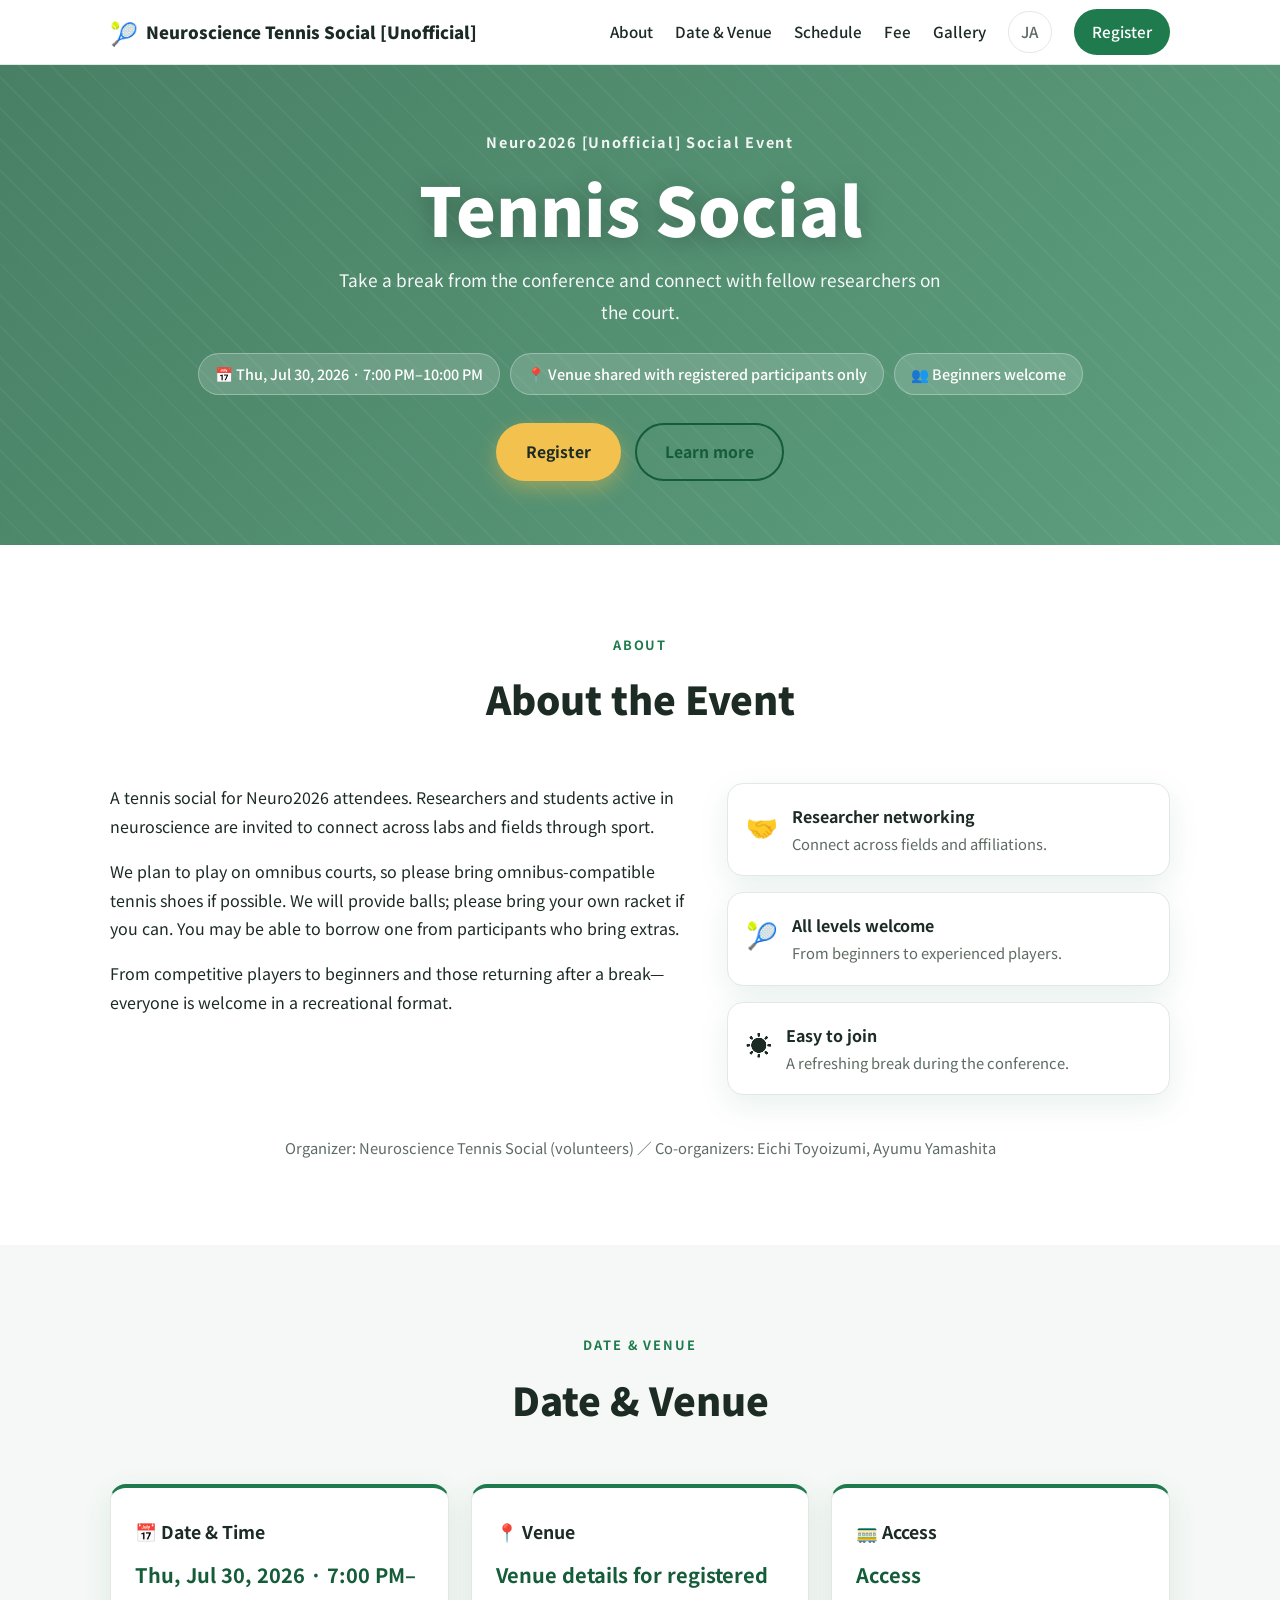
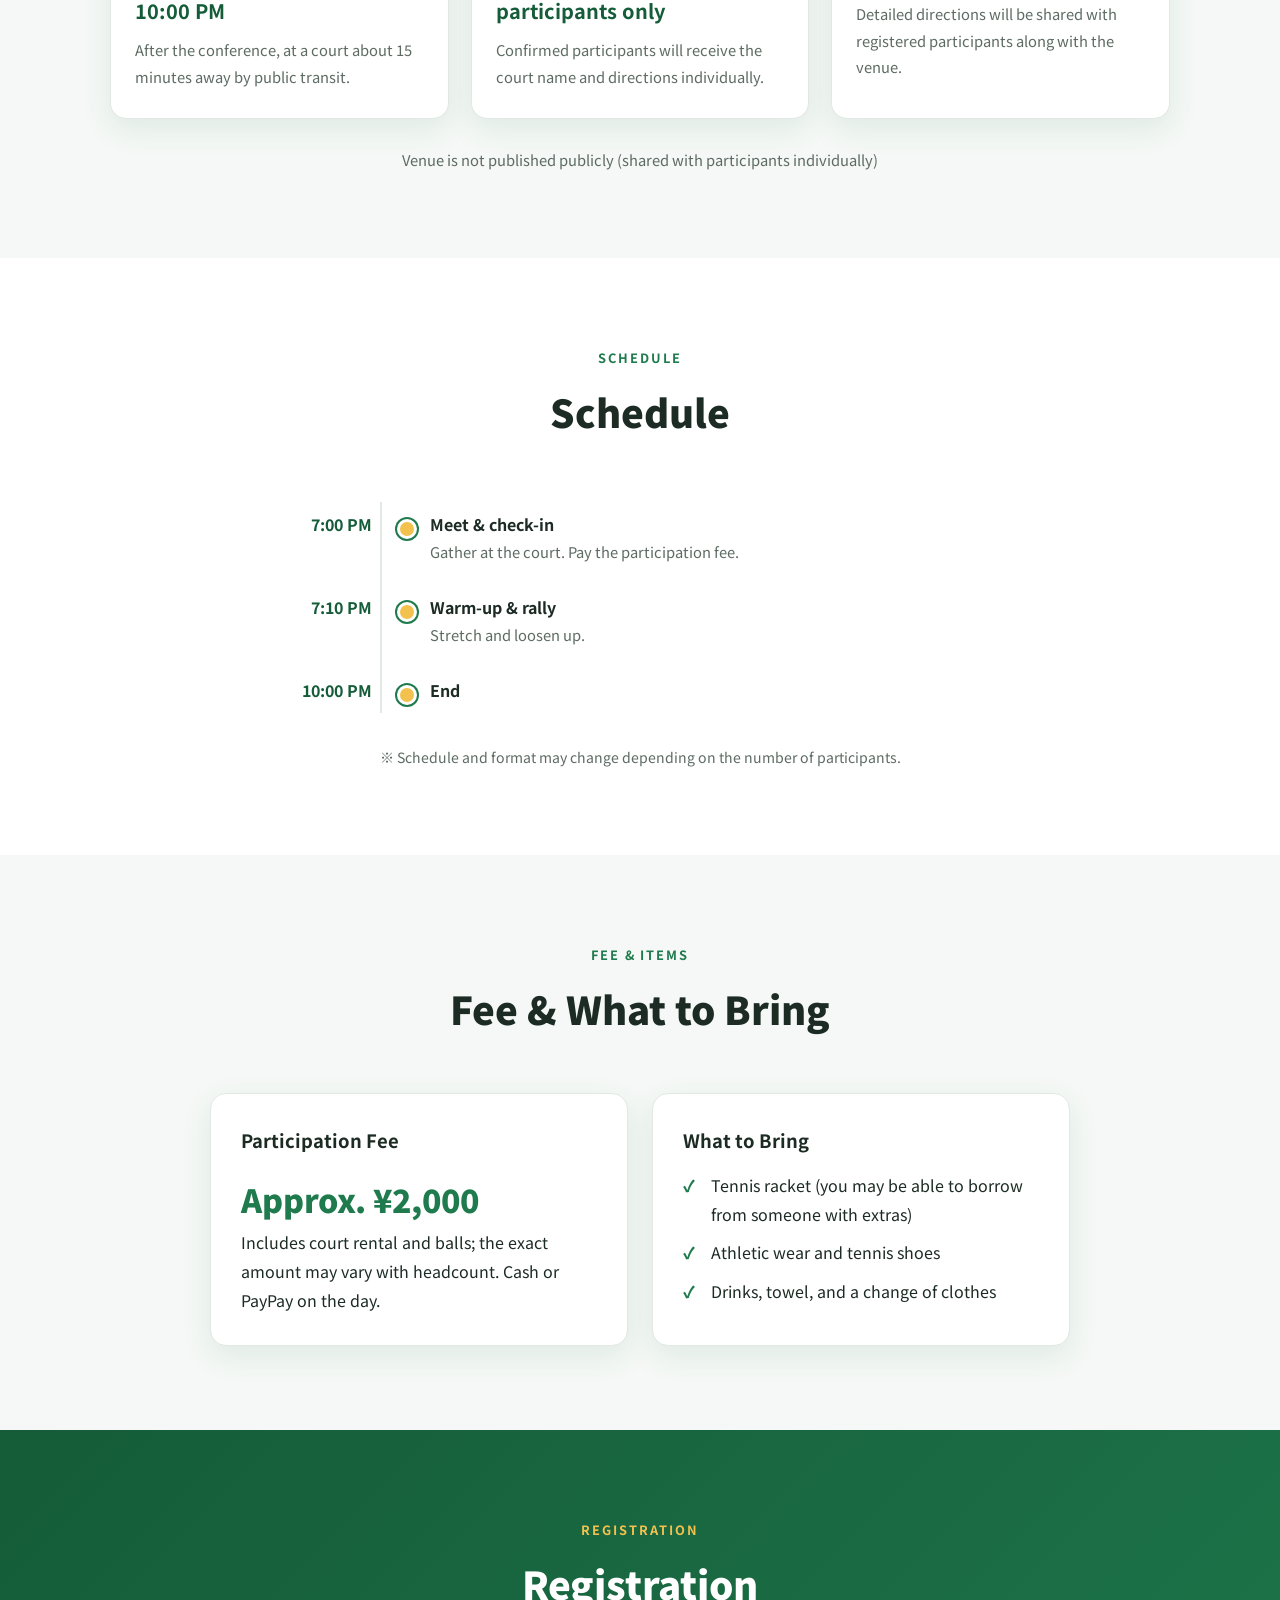
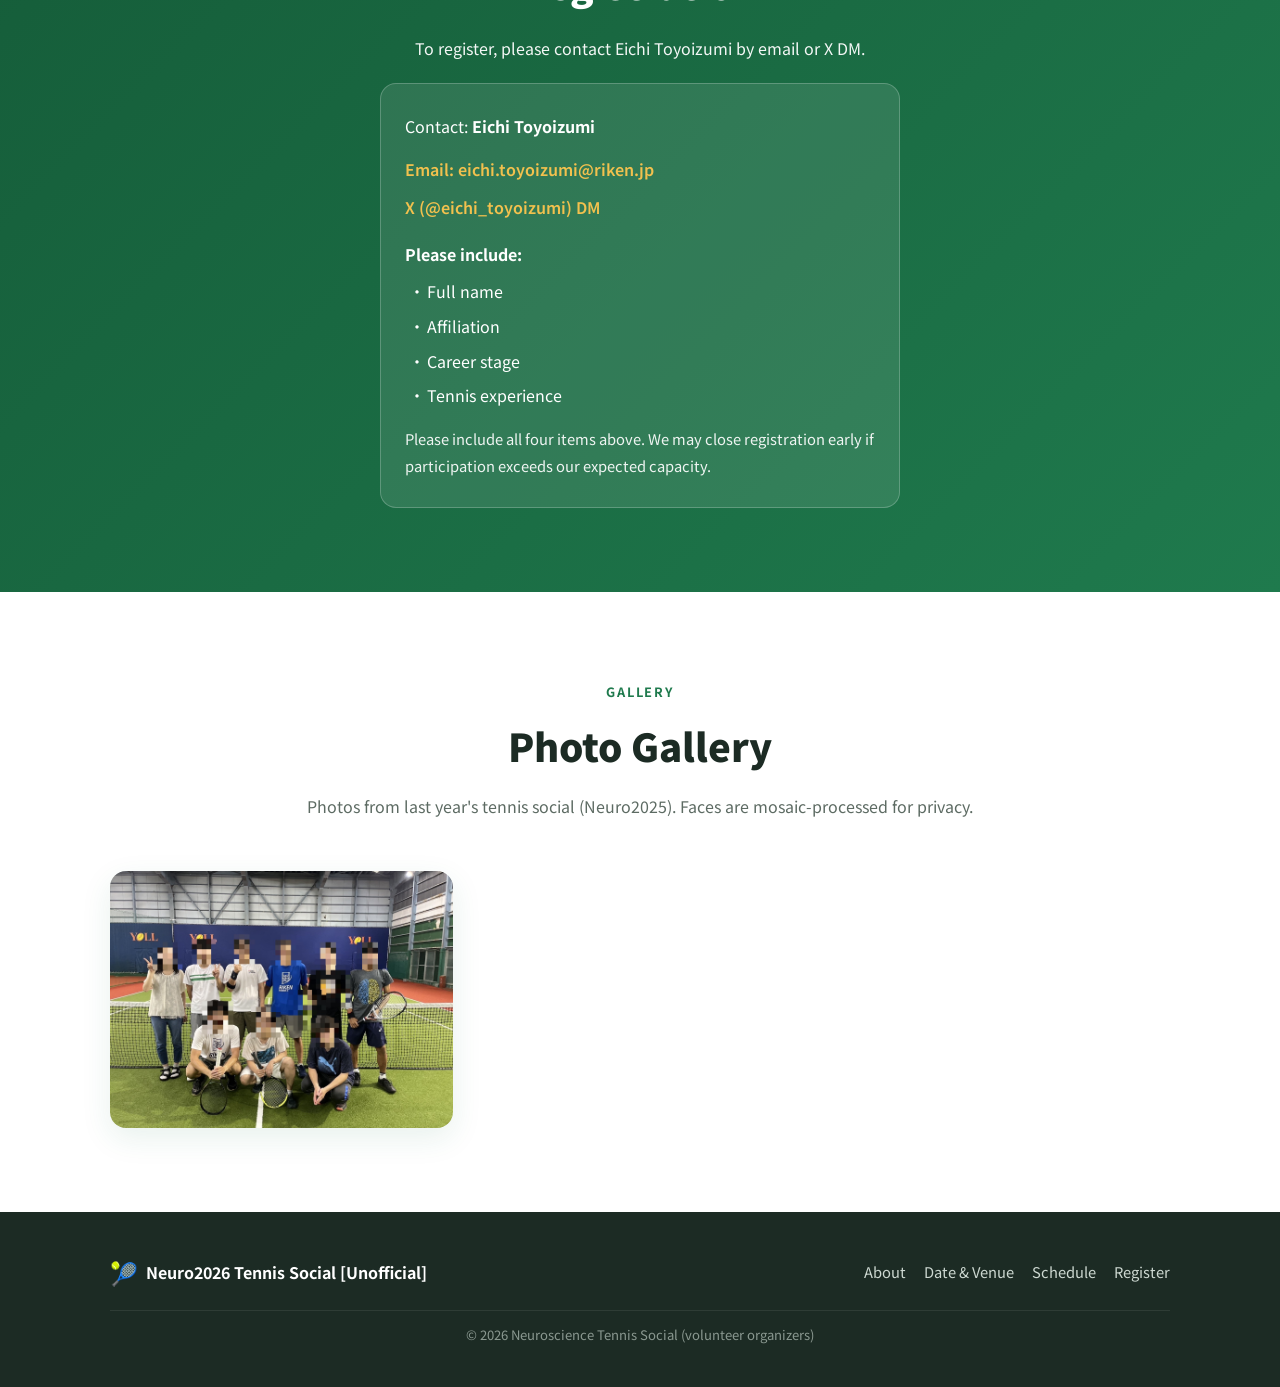
==== en/index.html @ bd145ca1 "英語版ページと言語切り替えを追加し、参加費・申込案内を更新 content.yaml / content.en.yaml から ja/en を生成。参加費表記と定員に関する注記を反映。  Co-aut" ====
<!DOCTYPE html>
<html lang="en">
<head>
  <meta charset="UTF-8" />
  <meta name="viewport" content="width=device-width, initial-scale=1.0" />
  <meta name="description" content="Unofficial tennis social for Neuro2026 attendees. Date, venue, and registration info." />
  <title>Neuro2026 Tennis Social [Unofficial]</title>
  <link rel="alternate" hreflang="ja" href="../" />
  <link rel="alternate" hreflang="en" href="./" />
  <link rel="preconnect" href="https://fonts.googleapis.com" />
  <link rel="preconnect" href="https://fonts.gstatic.com" crossorigin />
  <link href="https://fonts.googleapis.com/css2?family=Noto+Sans+JP:wght@400;500;700;900&display=swap" rel="stylesheet" />
  <link rel="stylesheet" href="../css/style.css?v=5" />
</head>
<body>
  <!-- ===== Header / Nav ===== -->
  <header class="site-header" id="top">
    <div class="container nav-bar">
      <a href="#top" class="brand">
        <span class="brand-mark">🎾</span>
        <span class="brand-text">Neuroscience Tennis Social [Unofficial]</span>
      </a>
      <button class="nav-toggle" id="navToggle" aria-label="Open menu" aria-expanded="false">
        <span></span><span></span><span></span>
      </button>
      <nav class="nav-menu" id="navMenu">
        <a href="#about">About</a>
        <a href="#access">Date & Venue</a>
        <a href="#schedule">Schedule</a>
        <a href="#fee">Fee</a>
        <a href="#gallery">Gallery</a>
        <a href="../" class="nav-lang" hreflang="ja" lang="ja">JA</a>
        <a href="#register" class="nav-cta">Register</a>
      </nav>
    </div>
  </header>

  <!-- ===== Hero ===== -->
  <section class="hero hero--image">
    <div class="hero-media" aria-hidden="true">
      <img class="hero-bg" src="../images/Gemini_neuro2026_tennis.png" alt="" />
    </div>
    <div class="container hero-content">
      <p class="hero-kicker">Neuro2026 [Unofficial] Social Event</p>
      <h1 class="hero-title">Tennis Social</h1>
      <p class="hero-sub">Take a break from the conference and connect with fellow researchers on the court.</p>
      <div class="hero-meta">
        <span class="hero-chip">📅 Thu, Jul 30, 2026 · 7:00 PM–10:00 PM</span>
        <span class="hero-chip">📍 Venue shared with registered participants only</span>
        <span class="hero-chip">👥 Beginners welcome</span>
      </div>
      <div class="hero-actions">
        <a href="#register" class="btn btn-primary">Register</a>
        <a href="#about" class="btn btn-ghost">Learn more</a>
      </div>
    </div>
  </section>

  <main>
    <!-- ===== About ===== -->
    <section id="about" class="section">
      <div class="container">
        <div class="section-head">
          <span class="section-label">About</span>
          <h2 class="section-title">About the Event</h2>
        </div>
        <div class="about-grid">
          <div class="about-lead">
            <p>A tennis social for Neuro2026 attendees. Researchers and students active in neuroscience are invited to connect across labs and fields through sport.</p>
            <p>We plan to play on omnibus courts, so please bring omnibus-compatible tennis shoes if possible. We will provide balls; please bring your own racket if you can. You may be able to borrow one from participants who bring extras.</p>
            <p>From competitive players to beginners and those returning after a break—everyone is welcome in a recreational format.</p>
          </div>
          <ul class="about-points">
            <li><span class="point-ico">🤝</span><div><strong>Researcher networking</strong><p>Connect across fields and affiliations.</p></div></li>
            <li><span class="point-ico">🎾</span><div><strong>All levels welcome</strong><p>From beginners to experienced players.</p></div></li>
            <li><span class="point-ico">☀️</span><div><strong>Easy to join</strong><p>A refreshing break during the conference.</p></div></li>
          </ul>
        </div>
        <p class="organizer">Organizer: Neuroscience Tennis Social (volunteers) ／ Co-organizers: Eichi Toyoizumi, Ayumu Yamashita</p>
      </div>
    </section>

    <!-- ===== Date & Venue ===== -->
    <section id="access" class="section section-alt">
      <div class="container">
        <div class="section-head">
          <span class="section-label">Date &amp; Venue</span>
          <h2 class="section-title">Date & Venue</h2>
        </div>
        <div class="info-cards">
          <div class="info-card">
            <h3>📅 Date & Time</h3>
            <p class="info-big">Thu, Jul 30, 2026 · 7:00 PM–10:00 PM</p>
            <p>After the conference, at a court about 15 minutes away by public transit.</p>
          </div>
          <div class="info-card">
            <h3>📍 Venue</h3>
            <p class="info-big">Venue details for registered participants only</p>
            <p>Confirmed participants will receive the court name and directions individually.</p>
          </div>
          <div class="info-card">
            <h3>🚃 Access</h3>
            <p class="info-big">Access</p>
            <p>Detailed directions will be shared with registered participants along with the venue.</p>
          </div>
        </div>
        <p class="map-note">Venue is not published publicly (shared with participants individually)</p>
      </div>
    </section>

    <!-- ===== Schedule ===== -->
    <section id="schedule" class="section">
      <div class="container">
        <div class="section-head">
          <span class="section-label">Schedule</span>
          <h2 class="section-title">Schedule</h2>
        </div>
        <ol class="timeline">
          <li>
            <span class="tl-time">7:00 PM</span>
            <div class="tl-body"><strong>Meet & check-in</strong><p>Gather at the court. Pay the participation fee.</p></div>
          </li>
          <li>
            <span class="tl-time">7:10 PM</span>
            <div class="tl-body"><strong>Warm-up & rally</strong><p>Stretch and loosen up.</p></div>
          </li>
          <li>
            <span class="tl-time">10:00 PM</span>
            <div class="tl-body"><strong>End</strong></div>
          </li>
        </ol>
        <p class="note">※ Schedule and format may change depending on the number of participants.</p>
      </div>
    </section>

    <!-- ===== Fee ===== -->
    <section id="fee" class="section section-alt">
      <div class="container">
        <div class="section-head">
          <span class="section-label">Fee &amp; Items</span>
          <h2 class="section-title">Fee & What to Bring</h2>
        </div>
        <div class="fee-grid">
          <div class="fee-card">
            <h3>Participation Fee</h3>
            <p class="fee-amount">Approx. ¥2,000</p>
            <p>Includes court rental and balls; the exact amount may vary with headcount. Cash or PayPay on the day.</p>
          </div>
          <div class="fee-card">
            <h3>What to Bring</h3>
            <ul class="check-list">
              <li>Tennis racket (you may be able to borrow from someone with extras)</li>
              <li>Athletic wear and tennis shoes</li>
              <li>Drinks, towel, and a change of clothes</li>
            </ul>
          </div>
        </div>
      </div>
    </section>

    <!-- ===== Register ===== -->
    <section id="register" class="section section-cta">
      <div class="container register-inner">
        <span class="section-label light">Registration</span>
        <h2 class="section-title light">Registration</h2>
        <p class="register-lead">To register, please contact Eichi Toyoizumi by email or X DM.</p>
        <div class="register-box">
          <p class="register-contact-name">Contact: <strong>Eichi Toyoizumi</strong></p>
          <ul class="register-methods">
            <li><a href="mailto:eichi.toyoizumi@riken.jp">Email: eichi.toyoizumi@riken.jp</a></li>
            <li><a href="https://x.com/eichi_toyoizumi" target="_blank" rel="noopener noreferrer">X (@eichi_toyoizumi) DM</a></li>
          </ul>
          <p class="register-required">Please include:</p>
          <ul class="register-fields">
            <li>Full name</li>
            <li>Affiliation</li>
            <li>Career stage</li>
            <li>Tennis experience</li>
          </ul>
          <p class="register-note">Please include all four items above. We may close registration early if participation exceeds our expected capacity.</p>
        </div>
      </div>
    </section>

    <!-- ===== Gallery ===== -->
    <section id="gallery" class="section">
      <div class="container">
        <div class="section-head">
          <span class="section-label">Gallery</span>
          <h2 class="section-title">Photo Gallery</h2>
          <p class="section-desc">Photos from last year's tennis social (Neuro2025). Faces are mosaic-processed for privacy.</p>
        </div>
        <div class="gallery-grid">
          <button class="gallery-item" data-full="../images/gallery-neuro2025.jpg"><img src="../images/gallery-neuro2025.jpg" alt="Neuro2025 tennis social group photo" loading="lazy" /></button>
        </div>
      </div>
    </section>
  </main>

  <!-- ===== Footer ===== -->
  <footer class="site-footer">
    <div class="container footer-inner">
      <div class="footer-brand">
        <span class="brand-mark">🎾</span>
        <span>Neuro2026 Tennis Social [Unofficial]</span>
      </div>
      <nav class="footer-nav">
        <a href="#about">About</a>
        <a href="#access">Date & Venue</a>
        <a href="#schedule">Schedule</a>
        <a href="#register">Register</a>
      </nav>
      <p class="copyright">&copy; <span id="year"></span> Neuroscience Tennis Social (volunteer organizers)</p>
    </div>
  </footer>

  <!-- ===== Lightbox ===== -->
  <div class="lightbox" id="lightbox" aria-hidden="true">
    <button class="lightbox-close" id="lightboxClose" aria-label="Close">&times;</button>
    <img src="" alt="Enlarged view" id="lightboxImg" />
  </div>

  <script src="../js/main.js"></script>
</body>
</html>
---- css/style.css ----
:root {
  --green: #1f7a4d;
  --green-dark: #155c39;
  --green-light: #e6f4ec;
  --accent: #f2c14e;
  --accent-dark: #e0a92e;
  --ink: #1c2b24;
  --muted: #5d6b63;
  --bg: #ffffff;
  --bg-alt: #f5f8f6;
  --line: #e2e8e4;
  --radius: 16px;
  --shadow: 0 10px 30px rgba(31, 122, 77, 0.10);
  --maxw: 1100px;
}

* { box-sizing: border-box; margin: 0; padding: 0; }

html { scroll-behavior: smooth; scroll-padding-top: 72px; overflow-x: clip; }

body {
  font-family: "Noto Sans JP", system-ui, sans-serif;
  color: var(--ink);
  background: var(--bg);
  line-height: 1.8;
  -webkit-font-smoothing: antialiased;
  overflow-x: clip;
}

img { max-width: 100%; display: block; }
a { color: var(--green); text-decoration: none; }

.container { width: 100%; max-width: var(--maxw); margin: 0 auto; padding: 0 20px; }

/* ===== Buttons ===== */
.btn {
  display: inline-flex; align-items: center; justify-content: center;
  gap: 8px; padding: 13px 28px; border-radius: 999px;
  font-weight: 700; font-size: 0.98rem; cursor: pointer;
  border: 2px solid transparent; transition: transform .15s ease, box-shadow .15s ease, background .15s ease;
}
.btn:hover { transform: translateY(-2px); }
.btn-primary { background: var(--accent); color: var(--ink); box-shadow: 0 8px 20px rgba(242, 193, 78, .4); }
.btn-primary:hover { background: var(--accent-dark); }
.btn-ghost { background: transparent; border-color: currentColor; color: var(--green-dark); }
.btn-ghost:hover { background: var(--green-light); }
.btn-lg { padding: 16px 40px; font-size: 1.1rem; }
.btn-sm { padding: 9px 18px; font-size: 0.85rem; }

/* ===== Header ===== */
.site-header {
  position: sticky; top: 0; z-index: 50;
  background: rgba(255, 255, 255, .92);
  backdrop-filter: blur(10px);
  border-bottom: 1px solid var(--line);
}
.nav-bar { display: flex; align-items: center; justify-content: space-between; height: 64px; }
.brand { display: flex; align-items: center; gap: 8px; font-weight: 900; color: var(--ink); font-size: 1.05rem; }
.brand-mark { font-size: 1.4rem; }
.nav-menu { display: flex; align-items: center; gap: 22px; }
.nav-menu a { color: var(--ink); font-weight: 500; font-size: 0.95rem; }
.nav-menu a:hover { color: var(--green); }
.nav-cta {
  background: var(--green); color: #fff !important; padding: 9px 18px; border-radius: 999px;
}
.nav-cta:hover { background: var(--green-dark); }
.nav-lang {
  font-weight: 700; font-size: 0.85rem; letter-spacing: .04em;
  padding: 6px 12px; border-radius: 999px;
  border: 1px solid var(--line); color: var(--muted) !important;
}
.nav-lang:hover { color: var(--green) !important; border-color: var(--green); background: var(--green-light); }

.nav-toggle { display: none; flex-direction: column; gap: 5px; background: none; border: 0; cursor: pointer; padding: 8px; }
.nav-toggle span { width: 24px; height: 2px; background: var(--ink); border-radius: 2px; transition: .25s; }
.nav-toggle.open span:nth-child(1) { transform: translateY(7px) rotate(45deg); }
.nav-toggle.open span:nth-child(2) { opacity: 0; }
.nav-toggle.open span:nth-child(3) { transform: translateY(-7px) rotate(-45deg); }

/* ===== Hero ===== */
.hero {
  position: relative; color: #fff; text-align: center;
  background:
    linear-gradient(135deg, rgba(21, 92, 57, .85), rgba(31, 122, 77, .7)),
    radial-gradient(circle at 70% 20%, #2c9c66, #155c39);
  padding: 110px 0 96px;
  overflow: hidden;
}
.hero--image {
  background: none;
  padding: 0;
  position: relative;
  isolation: isolate;
  /* 背景画像 8:3（1920×720 等）に合わせた表示領域 */
  min-height: clamp(380px, 37.5vw, 720px);
  display: flex;
  align-items: center;
  justify-content: center;
}
.hero-media {
  position: absolute;
  inset: 0;
  z-index: 0;
  overflow: hidden;
}
.hero--image::before {
  content: "";
  position: absolute;
  inset: 0;
  z-index: 1;
  background: linear-gradient(135deg, rgba(21, 92, 57, .78), rgba(31, 122, 77, .72));
  pointer-events: none;
}
.hero-bg {
  position: absolute;
  top: 50%; left: 50%;
  transform: translate(-50%, -50%);
  min-width: 100%; min-height: 100%;
  width: auto; height: auto;
  display: block;
  object-fit: cover; object-position: center;
  z-index: 0;
}
.hero--image .hero-content {
  padding: 48px 20px;
  width: 100%;
}
.hero::after {
  content: ""; position: absolute; inset: 0; z-index: 2;
  background-image:
    repeating-linear-gradient(45deg, rgba(255,255,255,.04) 0 2px, transparent 2px 22px);
  pointer-events: none;
}
.hero-content { position: relative; z-index: 3; }
.hero-kicker { letter-spacing: .12em; font-weight: 700; opacity: .92; margin-bottom: 14px; font-size: .9rem; }
.hero-title {
  font-size: clamp(2.4rem, 7vw, 4.2rem); font-weight: 900; line-height: 1.15;
  text-shadow: 0 4px 24px rgba(0,0,0,.25);
}
.hero-sub { margin: 18px auto 0; max-width: 620px; font-size: 1.08rem; opacity: .95; }
.hero-meta { display: flex; flex-wrap: wrap; gap: 10px; justify-content: center; margin: 26px 0 6px; }
.hero-chip {
  background: rgba(255,255,255,.16); border: 1px solid rgba(255,255,255,.3);
  padding: 7px 16px; border-radius: 999px; font-size: .9rem; font-weight: 500;
}
.hero-actions { display: flex; gap: 14px; justify-content: center; flex-wrap: wrap; margin-top: 28px; }

/* ===== Sections ===== */
.section { padding: 84px 0; }
.section-alt { background: var(--bg-alt); }
.section-head { text-align: center; max-width: 700px; margin: 0 auto 50px; }
.section-label {
  display: inline-block; letter-spacing: .15em; text-transform: uppercase;
  color: var(--green); font-weight: 700; font-size: .8rem; margin-bottom: 8px;
}
.section-label.light { color: var(--accent); }
.section-title { font-size: clamp(1.7rem, 4vw, 2.4rem); font-weight: 900; }
.section-title.light { color: #fff; }
.section-desc { color: var(--muted); margin-top: 12px; }

/* ===== About ===== */
.about-grid { display: grid; grid-template-columns: 1.3fr 1fr; gap: 40px; align-items: start; }
.about-lead p + p { margin-top: 16px; }
.about-points { list-style: none; display: grid; gap: 16px; }
.about-points li {
  display: flex; gap: 14px; background: var(--bg); border: 1px solid var(--line);
  padding: 18px; border-radius: var(--radius); box-shadow: var(--shadow);
}
.point-ico { font-size: 1.6rem; }
.about-points strong { display: block; }
.about-points p { color: var(--muted); font-size: .92rem; }
.organizer { text-align: center; margin-top: 40px; color: var(--muted); font-size: .92rem; }

/* ===== Info cards ===== */
.info-cards { display: grid; grid-template-columns: repeat(3, 1fr); gap: 22px; }
.info-card {
  background: var(--bg); border: 1px solid var(--line); border-radius: var(--radius);
  padding: 28px 24px; box-shadow: var(--shadow); border-top: 4px solid var(--green);
}
.info-card h3 { font-size: 1.1rem; margin-bottom: 10px; }
.info-big { font-size: 1.25rem; font-weight: 700; color: var(--green-dark); margin-bottom: 8px; }
.info-card p:last-child { color: var(--muted); font-size: .92rem; }
.map-frame { margin-top: 28px; }
.map-placeholder {
  display: flex; flex-direction: column; align-items: center; justify-content: center; gap: 14px;
  background: var(--green-light); border: 2px dashed var(--green);
  border-radius: var(--radius); padding: 50px 20px; color: var(--green-dark); font-weight: 600;
}

/* ===== Timeline ===== */
.timeline { list-style: none; max-width: 760px; margin: 0 auto; position: relative; }
.timeline::before {
  content: ""; position: absolute; left: 120px; top: 6px; bottom: 6px; width: 2px; background: var(--line);
}
.timeline li { display: grid; grid-template-columns: 120px 1fr; gap: 24px; padding: 14px 0; position: relative; }
.tl-time { font-weight: 700; color: var(--green-dark); text-align: right; padding-right: 8px; }
.tl-body { position: relative; padding-left: 26px; }
.tl-body::before {
  content: ""; position: absolute; left: -7px; top: 9px; width: 14px; height: 14px;
  background: var(--accent); border: 3px solid #fff; border-radius: 50%; box-shadow: 0 0 0 2px var(--green);
}
.tl-body strong { display: block; }
.tl-body p { color: var(--muted); font-size: .92rem; }
.note { text-align: center; color: var(--muted); margin-top: 26px; font-size: .88rem; }

/* ===== Fee ===== */
.fee-grid { display: grid; grid-template-columns: 1fr 1fr; gap: 24px; max-width: 860px; margin: 0 auto; }
.fee-card { background: var(--bg); border: 1px solid var(--line); border-radius: var(--radius); padding: 30px; box-shadow: var(--shadow); }
.fee-card h3 { margin-bottom: 14px; font-size: 1.15rem; }
.fee-amount { font-size: 2rem; font-weight: 900; color: var(--green); }
.check-list { list-style: none; display: grid; gap: 10px; }
.check-list li { position: relative; padding-left: 28px; }
.check-list li::before { content: "✓"; position: absolute; left: 0; color: var(--green); font-weight: 900; }

/* ===== Register CTA ===== */
.section-cta {
  background: linear-gradient(135deg, var(--green-dark), var(--green));
  text-align: center; color: #fff;
}
.register-inner { max-width: 640px; margin: 0 auto; }
.register-lead { margin: 16px auto 20px; opacity: .95; }
.map-note { text-align: center; margin-top: 28px; color: var(--muted); font-size: .92rem; }

.register-box {
  background: rgba(255, 255, 255, .1); border: 1px solid rgba(255, 255, 255, .22);
  border-radius: var(--radius); padding: 28px 24px; text-align: left; max-width: 520px; margin: 0 auto;
}
.register-contact-name { margin-bottom: 14px; }
.register-methods { list-style: none; display: grid; gap: 10px; margin-bottom: 18px; }
.register-methods a { color: var(--accent); font-weight: 600; }
.register-methods a:hover { text-decoration: underline; }
.register-required { font-weight: 700; margin-bottom: 8px; }
.register-fields { list-style: none; display: grid; gap: 6px; margin-bottom: 16px; padding-left: 0; }
.register-fields li { position: relative; padding-left: 22px; }
.register-fields li::before { content: "・"; position: absolute; left: 4px; }
.register-note { font-size: .92rem; opacity: .92; margin: 0; }

/* ===== Gallery ===== */
.gallery-grid { display: grid; grid-template-columns: repeat(3, 1fr); gap: 16px; }
.gallery-item {
  padding: 0; border: 0; cursor: pointer; border-radius: var(--radius); overflow: hidden;
  background: var(--bg-alt); box-shadow: var(--shadow); aspect-ratio: 4 / 3;
}
.gallery-item img { width: 100%; height: 100%; object-fit: cover; transition: transform .35s ease; }
.gallery-item:hover img { transform: scale(1.06); }

/* ===== Footer ===== */
.site-footer { background: var(--ink); color: #cdd8d1; padding: 40px 0; }
.footer-inner { display: flex; flex-wrap: wrap; gap: 18px; align-items: center; justify-content: space-between; }
.footer-brand { display: flex; align-items: center; gap: 8px; font-weight: 700; color: #fff; }
.footer-nav { display: flex; gap: 18px; flex-wrap: wrap; }
.footer-nav a { color: #cdd8d1; font-size: .92rem; }
.footer-nav a:hover { color: var(--accent); }
.copyright { width: 100%; text-align: center; font-size: .82rem; color: #8a9890; padding-top: 12px; border-top: 1px solid rgba(255,255,255,.08); }

/* ===== Lightbox ===== */
.lightbox {
  position: fixed; inset: 0; z-index: 100; display: none;
  align-items: center; justify-content: center; padding: 24px;
  background: rgba(8, 20, 14, .9); backdrop-filter: blur(4px);
}
.lightbox.open { display: flex; }
.lightbox img { max-width: 92vw; max-height: 86vh; border-radius: 12px; box-shadow: 0 20px 60px rgba(0,0,0,.5); }
.lightbox-close {
  position: absolute; top: 20px; right: 26px; background: none; border: 0; color: #fff;
  font-size: 2.6rem; line-height: 1; cursor: pointer;
}

/* ===== Responsive ===== */
@media (max-width: 860px) {
  .about-grid, .info-cards, .fee-grid { grid-template-columns: 1fr; }
  .gallery-grid { grid-template-columns: repeat(2, 1fr); }
}
@media (max-width: 680px) {
  .nav-toggle { display: flex; }
  .nav-menu {
    position: absolute; top: 64px; left: 0; right: 0;
    flex-direction: column; align-items: stretch; gap: 0;
    background: #fff; border-bottom: 1px solid var(--line);
    max-height: 0; overflow: hidden; transition: max-height .3s ease;
  }
  .nav-menu.open { max-height: 420px; }
  .nav-menu a { padding: 14px 20px; border-top: 1px solid var(--line); }
  .nav-lang { margin: 8px 20px; display: inline-block; width: fit-content; }
  .nav-cta { border-radius: 0; text-align: center; }
  .timeline::before { left: 92px; }
  .timeline li { grid-template-columns: 92px 1fr; gap: 14px; }
  .section { padding: 60px 0; }
  /* スマホ: 画像は横長バナー、テキストは下の緑背景に */
  .hero--image {
    min-height: unset;
    display: block;
    background: linear-gradient(135deg, var(--green-dark), var(--green));
  }
  .hero-media {
    position: relative;
    aspect-ratio: 16 / 9;
    width: 100%;
    max-height: 36vh;
  }
  .hero--image::before,
  .hero--image::after { display: none; }
  .hero-media::before {
    content: "";
    position: absolute;
    inset: 0;
    z-index: 1;
    background: linear-gradient(135deg, rgba(21, 92, 57, .78), rgba(31, 122, 77, .72));
    pointer-events: none;
  }
  .hero-media::after {
    content: "";
    position: absolute;
    inset: 0;
    z-index: 2;
    background-image: repeating-linear-gradient(45deg, rgba(255,255,255,.04) 0 2px, transparent 2px 22px);
    pointer-events: none;
  }
  .hero--image .hero-content { padding: 28px 20px 36px; }
  .hero--image .btn-ghost {
    color: #fff;
    border-color: rgba(255, 255, 255, .55);
  }
  .hero--image .btn-ghost:hover { background: rgba(255, 255, 255, .12); }
}
@media (max-width: 420px) {
  .gallery-grid { grid-template-columns: 1fr; }
}
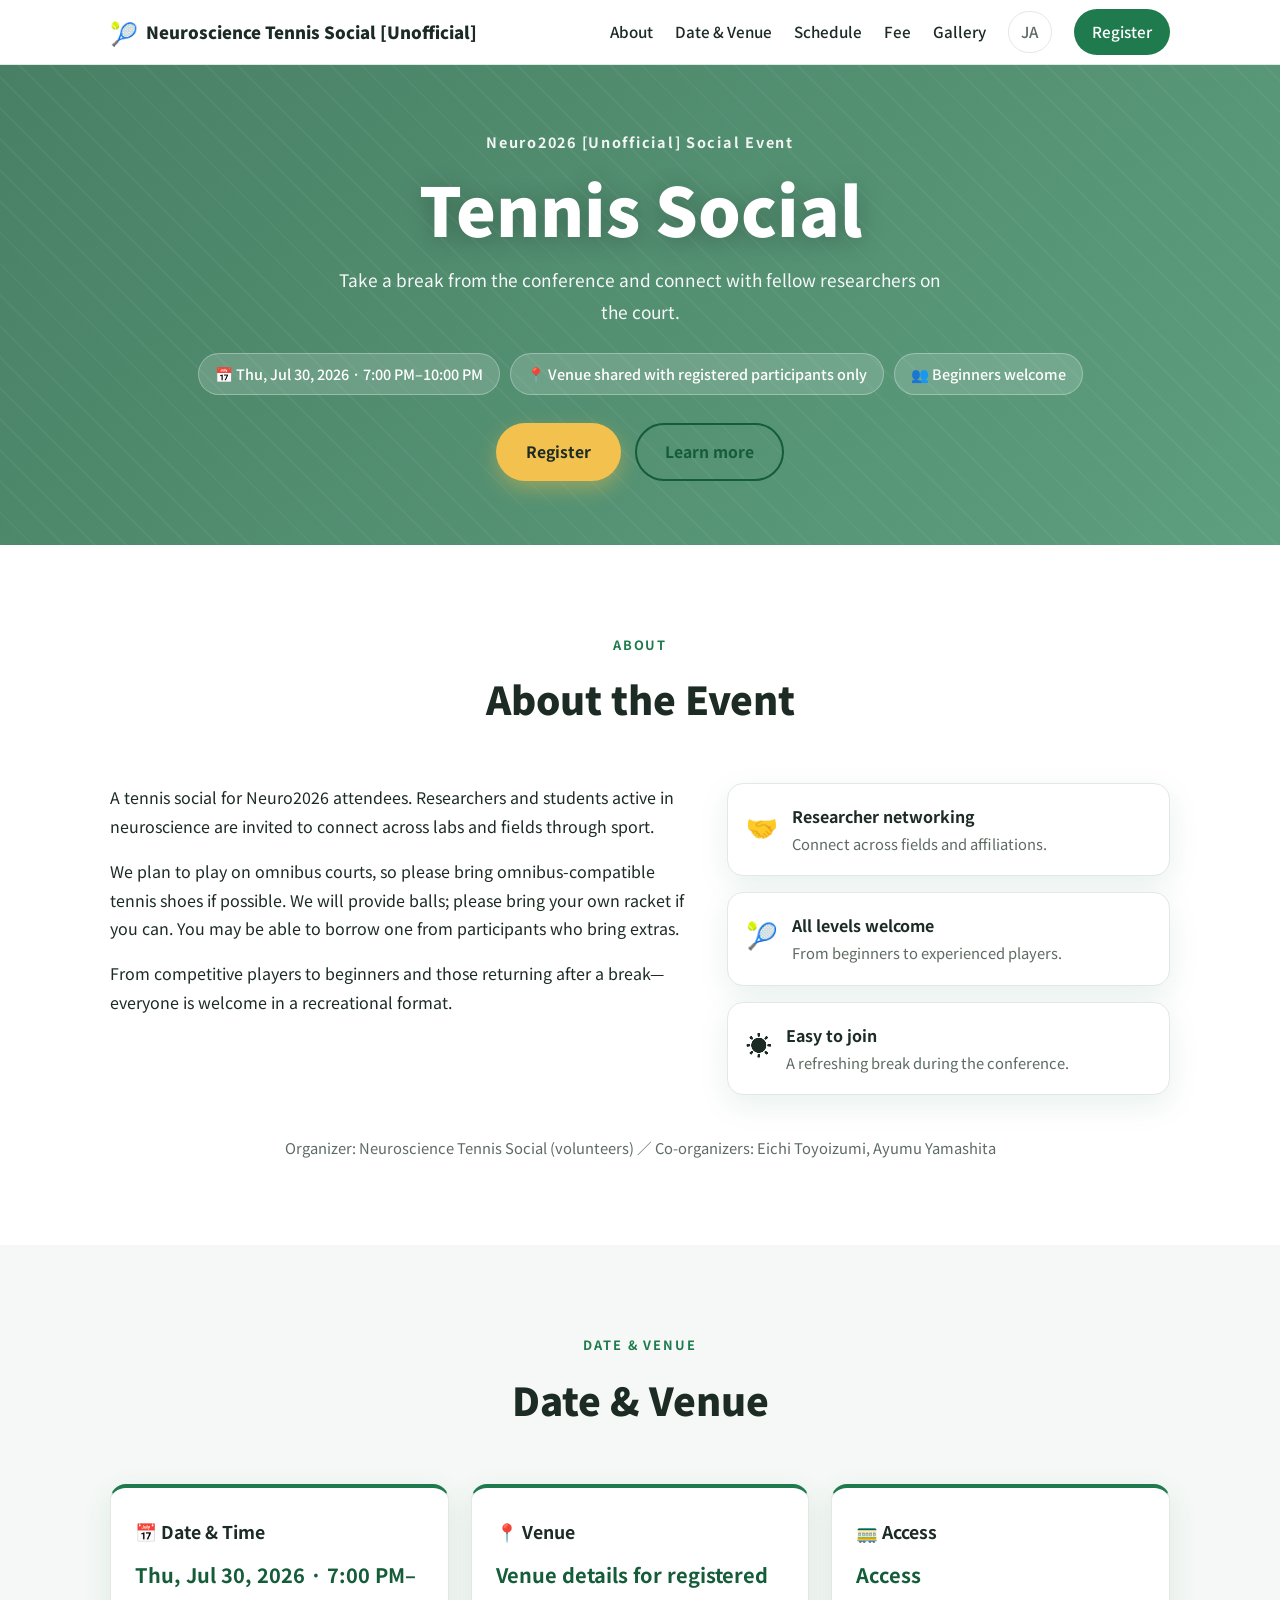
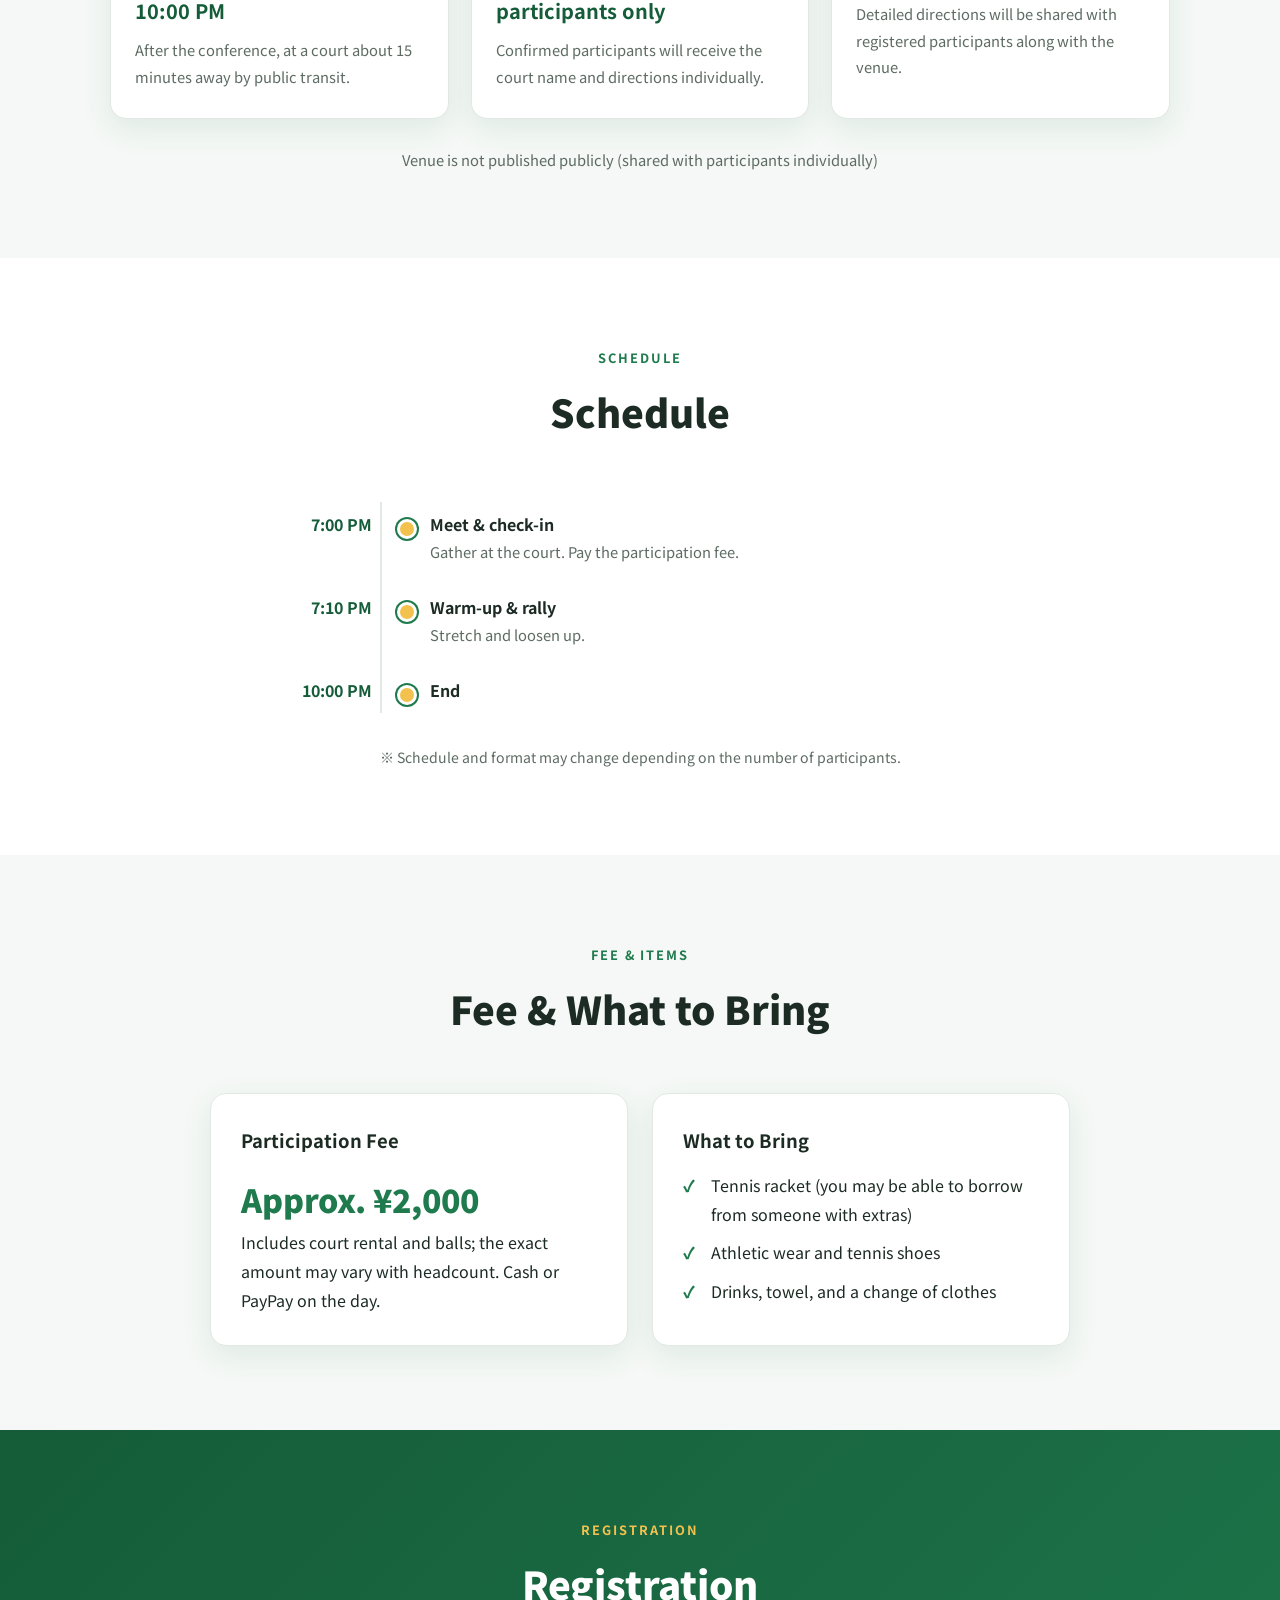
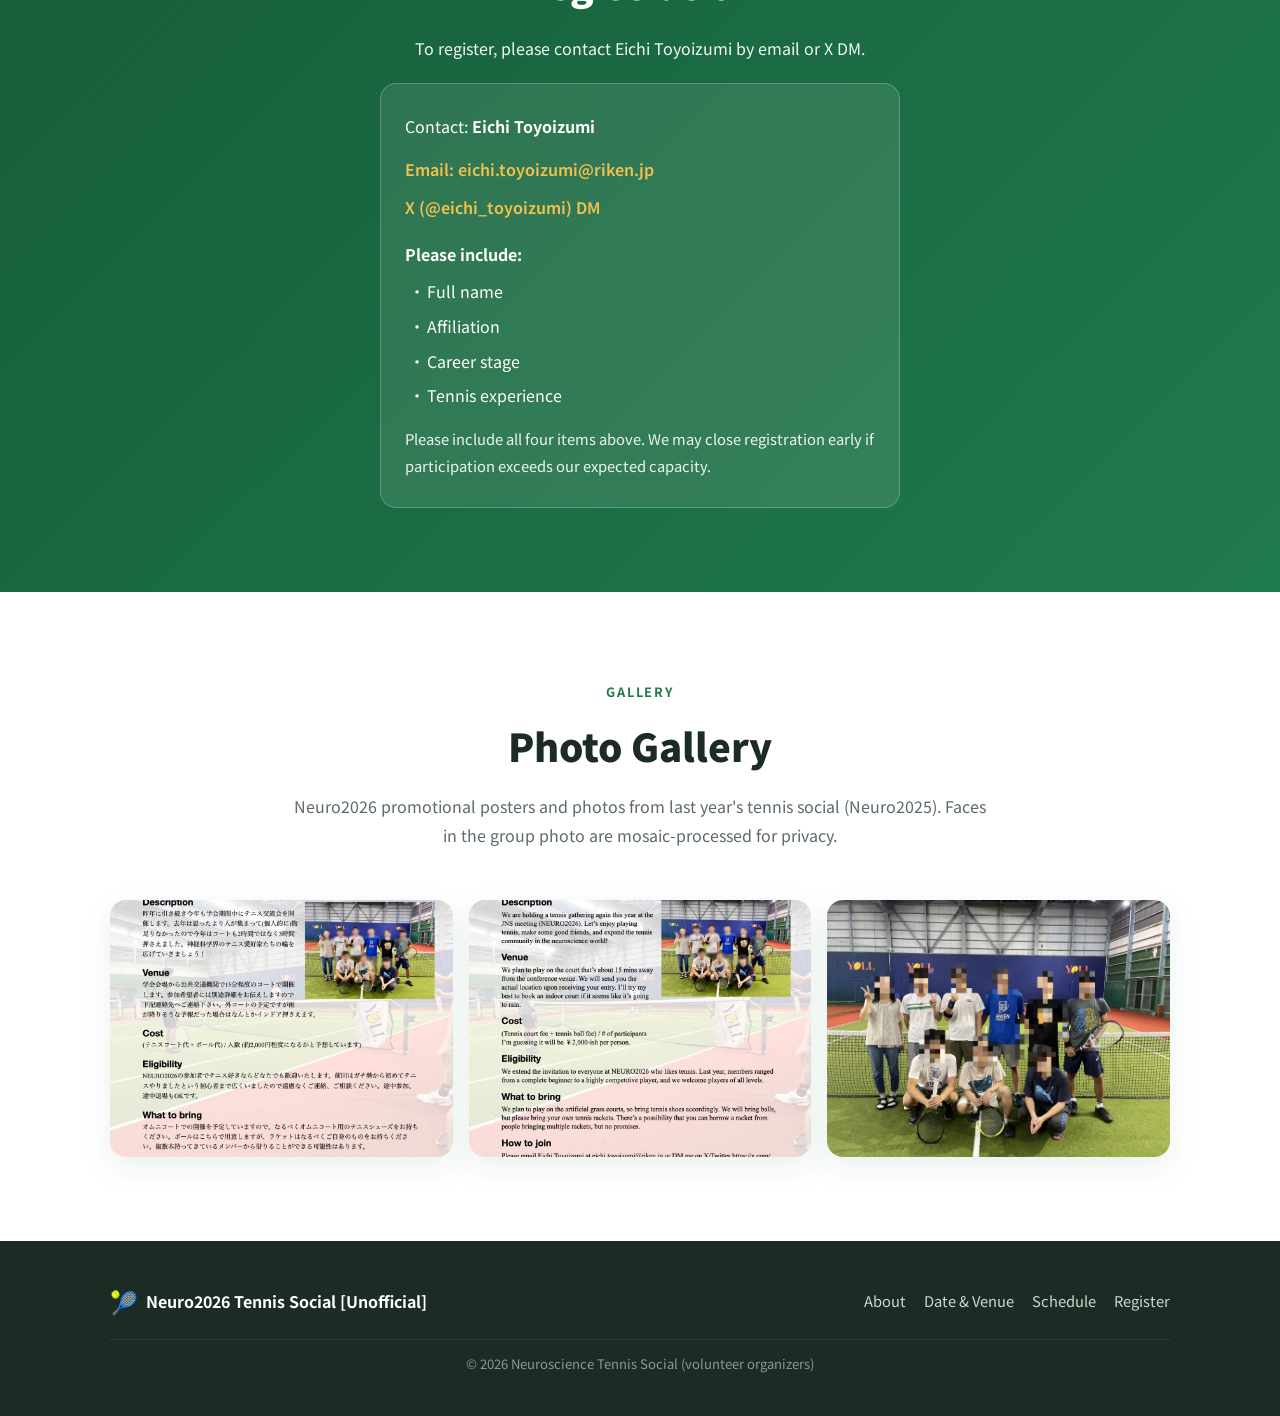
==== commit 8b317fed: "ギャラリーにNeuro2026宣伝ポスター2枚を追加 IMG_6191.jpg と IMG_6192.jpg を日本語・英語ページのギャラリーに掲載。  Co-authored-by: Cursor " ====
--- a/en/index.html
+++ b/en/index.html
@@ -188,9 +188,11 @@
         <div class="section-head">
           <span class="section-label">Gallery</span>
           <h2 class="section-title">Photo Gallery</h2>
-          <p class="section-desc">Photos from last year's tennis social (Neuro2025). Faces are mosaic-processed for privacy.</p>
+          <p class="section-desc">Neuro2026 promotional posters and photos from last year's tennis social (Neuro2025). Faces in the group photo are mosaic-processed for privacy.</p>
         </div>
         <div class="gallery-grid">
+          <button class="gallery-item" data-full="../images/IMG_6191.jpg"><img src="../images/IMG_6191.jpg" alt="Neuro2026 tennis social promotional poster (1)" loading="lazy" /></button>
+          <button class="gallery-item" data-full="../images/IMG_6192.jpg"><img src="../images/IMG_6192.jpg" alt="Neuro2026 tennis social promotional poster (2)" loading="lazy" /></button>
           <button class="gallery-item" data-full="../images/gallery-neuro2025.jpg"><img src="../images/gallery-neuro2025.jpg" alt="Neuro2025 tennis social group photo" loading="lazy" /></button>
         </div>
       </div>
